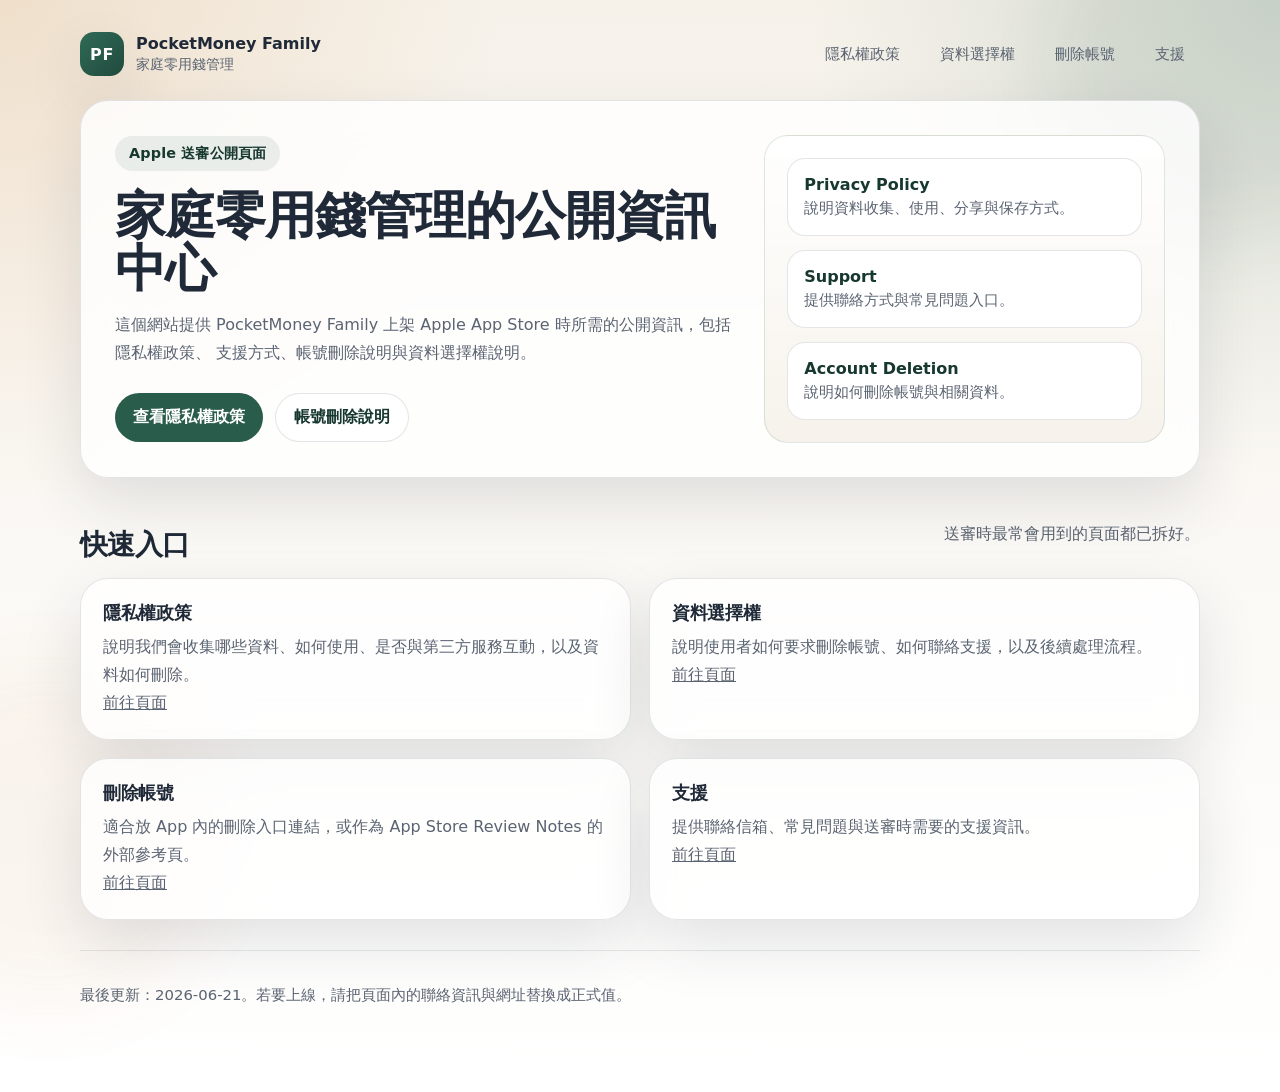
==== index.html @ 3ed55734 "Add static submission website" ====
<!doctype html>
<html lang="zh-Hant">
  <head>
    <meta charset="utf-8">
    <meta name="viewport" content="width=device-width, initial-scale=1">
    <title>PocketMoney Family</title>
    <meta name="description" content="PocketMoney Family 的公開資訊頁，包含隱私權政策、支援、帳號刪除與資料選擇權說明。">
    <link rel="stylesheet" href="assets/site.css">
  </head>
  <body>
    <div class="page">
      <div class="shell">
        <header class="topbar">
          <a class="brand" href="./" aria-label="PocketMoney Family 首頁">
            <div class="brand-mark">PF</div>
            <div class="brand-text">
              <strong>PocketMoney Family</strong>
              <span>家庭零用錢管理</span>
            </div>
          </a>
          <nav class="nav" aria-label="主要導覽">
            <a href="privacy/">隱私權政策</a>
            <a href="privacy-choices/">資料選擇權</a>
            <a href="delete-account/">刪除帳號</a>
            <a href="support/">支援</a>
          </nav>
        </header>

        <main>
          <section class="hero">
            <div class="hero-copy">
              <div class="eyebrow">Apple 送審公開頁面</div>
              <h1>家庭零用錢管理的公開資訊中心</h1>
              <p>
                這個網站提供 PocketMoney Family 上架 Apple App Store 時所需的公開資訊，包括隱私權政策、
                支援方式、帳號刪除說明與資料選擇權說明。
              </p>
              <div class="hero-actions">
                <a class="button primary" href="privacy/">查看隱私權政策</a>
                <a class="button secondary" href="delete-account/">帳號刪除說明</a>
              </div>
            </div>
            <div class="hero-panel" aria-label="網站內容摘要">
              <div class="stat">
                <strong>Privacy Policy</strong>
                <span>說明資料收集、使用、分享與保存方式。</span>
              </div>
              <div class="stat">
                <strong>Support</strong>
                <span>提供聯絡方式與常見問題入口。</span>
              </div>
              <div class="stat">
                <strong>Account Deletion</strong>
                <span>說明如何刪除帳號與相關資料。</span>
              </div>
            </div>
          </section>

          <section class="section">
            <div class="section-header">
              <h2>快速入口</h2>
              <p class="meta">送審時最常會用到的頁面都已拆好。</p>
            </div>
            <div class="grid two">
              <article class="card">
                <h3>隱私權政策</h3>
                <p>說明我們會收集哪些資料、如何使用、是否與第三方服務互動，以及資料如何刪除。</p>
                <p><a href="privacy/">前往頁面</a></p>
              </article>
              <article class="card">
                <h3>資料選擇權</h3>
                <p>說明使用者如何要求刪除帳號、如何聯絡支援，以及後續處理流程。</p>
                <p><a href="privacy-choices/">前往頁面</a></p>
              </article>
              <article class="card">
                <h3>刪除帳號</h3>
                <p>適合放 App 內的刪除入口連結，或作為 App Store Review Notes 的外部參考頁。</p>
                <p><a href="delete-account/">前往頁面</a></p>
              </article>
              <article class="card">
                <h3>支援</h3>
                <p>提供聯絡信箱、常見問題與送審時需要的支援資訊。</p>
                <p><a href="support/">前往頁面</a></p>
              </article>
            </div>
          </section>
        </main>

        <footer class="footer">
          <p>最後更新：2026-06-21。若要上線，請把頁面內的聯絡資訊與網址替換成正式值。</p>
        </footer>
      </div>
    </div>
  </body>
</html>
---- assets/site.css ----
:root {
  color-scheme: light;
  --bg: #f6f2ea;
  --bg-alt: #fffaf3;
  --surface: rgba(255, 255, 255, 0.82);
  --surface-strong: #ffffff;
  --text: #1f2937;
  --muted: #5b6472;
  --brand: #295c4b;
  --brand-strong: #17382f;
  --accent: #d08a3f;
  --border: rgba(31, 41, 55, 0.12);
  --shadow: 0 24px 60px rgba(31, 41, 55, 0.12);
  --radius-xl: 28px;
  --radius-lg: 20px;
  --radius-md: 14px;
  --max-width: 1120px;
  --font-body: Inter, "Noto Sans TC", "PingFang TC", "Microsoft JhengHei", system-ui, sans-serif;
  --font-display: "Avenir Next", "Inter", "Noto Sans TC", system-ui, sans-serif;
}

* {
  box-sizing: border-box;
}

html {
  scroll-behavior: smooth;
}

body {
  margin: 0;
  font-family: var(--font-body);
  color: var(--text);
  background:
    radial-gradient(circle at top left, rgba(208, 138, 63, 0.18), transparent 30%),
    radial-gradient(circle at top right, rgba(41, 92, 75, 0.16), transparent 28%),
    linear-gradient(180deg, var(--bg) 0%, #fff 100%);
}

a {
  color: inherit;
}

.page {
  position: relative;
  overflow: hidden;
}

.page::before,
.page::after {
  content: "";
  position: fixed;
  inset: auto;
  width: 22rem;
  height: 22rem;
  border-radius: 50%;
  filter: blur(36px);
  pointer-events: none;
  opacity: 0.45;
  z-index: 0;
}

.page::before {
  top: -7rem;
  right: -7rem;
  background: rgba(41, 92, 75, 0.16);
}

.page::after {
  bottom: -7rem;
  left: -8rem;
  background: rgba(208, 138, 63, 0.14);
}

.shell {
  position: relative;
  z-index: 1;
  width: min(100% - 32px, var(--max-width));
  margin: 0 auto;
  padding: 24px 0 72px;
}

.topbar {
  display: flex;
  align-items: center;
  justify-content: space-between;
  gap: 16px;
  padding: 8px 0 24px;
}

.brand {
  display: inline-flex;
  align-items: center;
  gap: 12px;
  text-decoration: none;
}

.brand-mark {
  width: 44px;
  height: 44px;
  border-radius: 14px;
  background:
    linear-gradient(135deg, #2f6a57 0%, #214a3d 100%);
  box-shadow: var(--shadow);
  display: grid;
  place-items: center;
  color: #fff;
  font-weight: 700;
  letter-spacing: 0.04em;
}

.brand-text strong {
  display: block;
  font-family: var(--font-display);
  font-size: 1rem;
}

.brand-text span {
  display: block;
  color: var(--muted);
  font-size: 0.88rem;
  margin-top: 2px;
}

.nav {
  display: flex;
  flex-wrap: wrap;
  justify-content: flex-end;
  gap: 10px;
}

.nav a {
  text-decoration: none;
  font-size: 0.95rem;
  padding: 10px 14px;
  border-radius: 999px;
  border: 1px solid transparent;
  color: var(--muted);
  transition: 160ms ease;
}

.nav a:hover,
.nav a[aria-current="page"] {
  background: rgba(255, 255, 255, 0.75);
  color: var(--brand-strong);
  border-color: var(--border);
}

.hero,
.panel,
.card,
.note {
  background: var(--surface);
  border: 1px solid var(--border);
  border-radius: var(--radius-xl);
  box-shadow: var(--shadow);
  backdrop-filter: blur(18px);
}

.hero {
  display: grid;
  gap: 26px;
  grid-template-columns: minmax(0, 1.4fr) minmax(300px, 0.9fr);
  padding: 34px;
  align-items: center;
}

.eyebrow {
  display: inline-flex;
  align-items: center;
  gap: 8px;
  padding: 8px 14px;
  border-radius: 999px;
  background: rgba(41, 92, 75, 0.09);
  color: var(--brand-strong);
  font-size: 0.9rem;
  font-weight: 600;
  letter-spacing: 0.01em;
}

.hero h1,
.section h2,
.card h3,
.note h3 {
  margin: 0;
  font-family: var(--font-display);
  letter-spacing: -0.02em;
}

.hero h1 {
  font-size: clamp(2.2rem, 4vw, 4.1rem);
  line-height: 1.04;
  margin-top: 18px;
}

.hero p,
.section p,
.card p,
.note p,
.meta,
li,
td,
th {
  color: var(--muted);
  line-height: 1.75;
}

.hero-copy {
  max-width: 62ch;
}

.hero-actions {
  display: flex;
  flex-wrap: wrap;
  gap: 12px;
  margin-top: 26px;
}

.button {
  display: inline-flex;
  align-items: center;
  justify-content: center;
  text-decoration: none;
  font-weight: 600;
  border-radius: 999px;
  padding: 13px 18px;
  transition: 160ms ease;
}

.button.primary {
  background: var(--brand);
  color: #fff;
}

.button.primary:hover {
  background: var(--brand-strong);
}

.button.secondary {
  background: rgba(255, 255, 255, 0.82);
  border: 1px solid var(--border);
  color: var(--brand-strong);
}

.button.secondary:hover {
  border-color: rgba(41, 92, 75, 0.3);
}

.hero-panel {
  display: grid;
  gap: 14px;
  padding: 22px;
  background: linear-gradient(180deg, rgba(255,255,255,0.92), rgba(246,242,234,0.95));
  border-radius: 24px;
  border: 1px solid rgba(41, 92, 75, 0.14);
}

.hero-panel .stat {
  padding: 16px;
  border-radius: 18px;
  background: var(--surface-strong);
  border: 1px solid var(--border);
}

.hero-panel .stat strong {
  display: block;
  font-size: 1rem;
  color: var(--brand-strong);
}

.hero-panel .stat span {
  display: block;
  margin-top: 4px;
  font-size: 0.95rem;
  color: var(--muted);
}

.grid {
  display: grid;
  gap: 18px;
}

.grid.two {
  grid-template-columns: repeat(2, minmax(0, 1fr));
}

.grid.three {
  grid-template-columns: repeat(3, minmax(0, 1fr));
}

.section {
  margin-top: 26px;
}

.section-header {
  display: flex;
  justify-content: space-between;
  align-items: end;
  gap: 16px;
  margin-bottom: 14px;
}

.section h2 {
  font-size: clamp(1.45rem, 2.2vw, 2rem);
}

.card,
.note {
  padding: 22px;
}

.card h3,
.note h3 {
  font-size: 1.1rem;
  margin-bottom: 8px;
}

.card p,
.note p {
  margin: 0;
}

.card ul,
.note ul {
  margin: 14px 0 0;
  padding-left: 20px;
}

.table-wrap {
  overflow-x: auto;
  border-radius: var(--radius-lg);
  border: 1px solid var(--border);
  background: rgba(255, 255, 255, 0.74);
}

table {
  width: 100%;
  border-collapse: collapse;
  min-width: 680px;
}

th,
td {
  text-align: left;
  vertical-align: top;
  padding: 14px 16px;
  border-bottom: 1px solid rgba(31, 41, 55, 0.08);
}

th {
  color: var(--brand-strong);
  font-size: 0.92rem;
  background: rgba(41, 92, 75, 0.04);
}

.list {
  display: grid;
  gap: 14px;
}

.list-item {
  padding: 18px 20px;
  border-radius: 18px;
  background: rgba(255, 255, 255, 0.76);
  border: 1px solid var(--border);
}

.list-item strong {
  display: block;
  color: var(--brand-strong);
  margin-bottom: 6px;
}

.footer {
  margin-top: 30px;
  padding-top: 20px;
  border-top: 1px solid rgba(31, 41, 55, 0.1);
  color: var(--muted);
  font-size: 0.93rem;
}

.footer a {
  color: var(--brand-strong);
}

@media (max-width: 920px) {
  .hero,
  .grid.two,
  .grid.three {
    grid-template-columns: 1fr;
  }

  .topbar,
  .section-header {
    align-items: start;
    flex-direction: column;
  }

  .nav {
    justify-content: flex-start;
  }
}

@media (max-width: 640px) {
  .shell {
    width: min(100% - 20px, var(--max-width));
    padding-top: 14px;
  }

  .hero,
  .card,
  .note {
    padding: 18px;
  }

  .hero h1 {
    font-size: 2rem;
  }
}
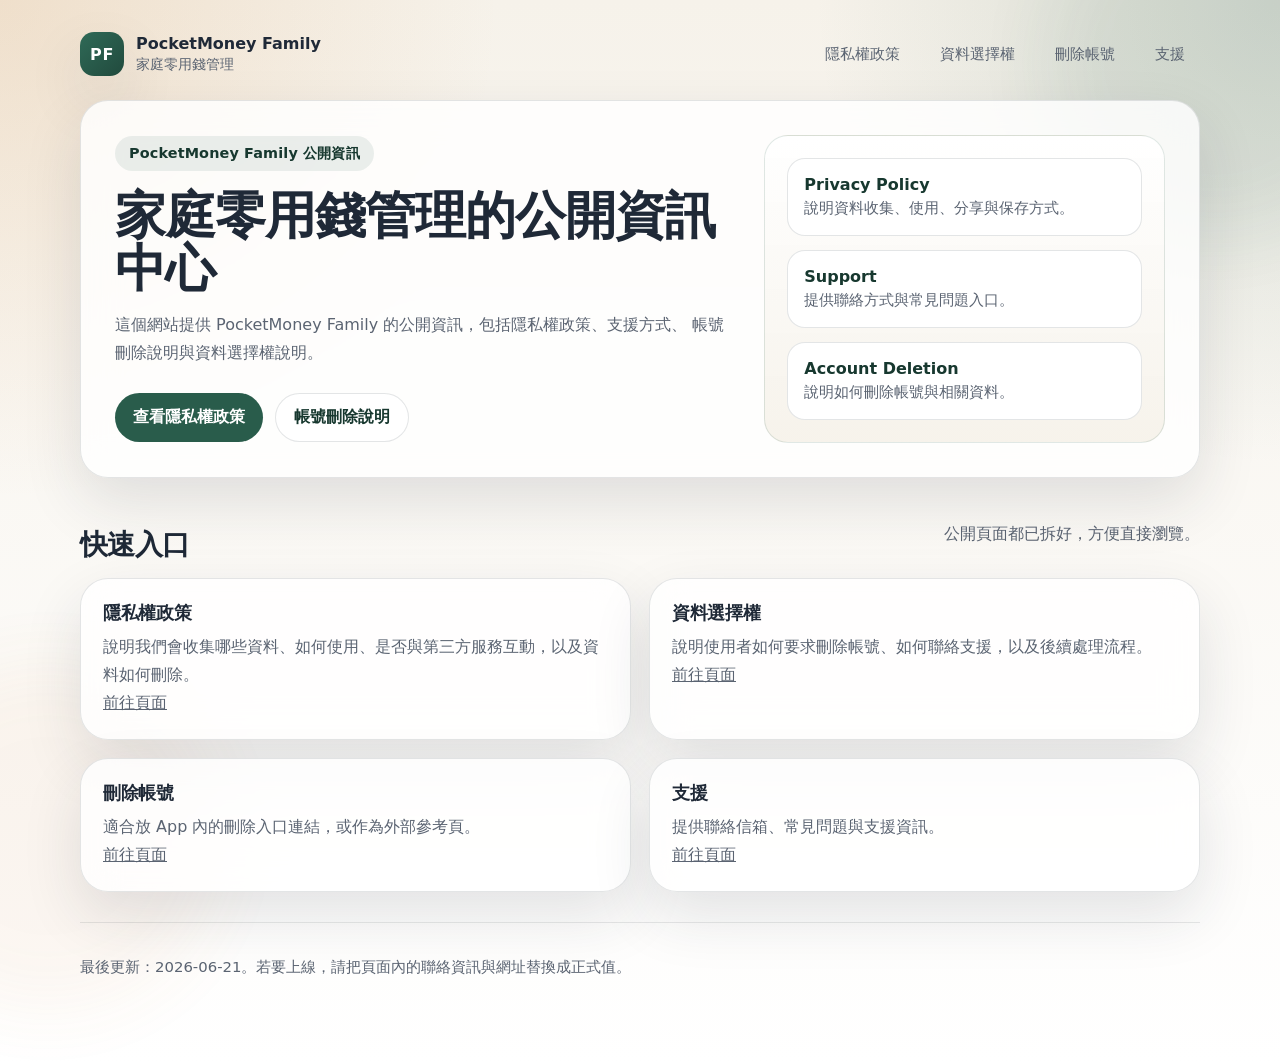
==== commit ab353ac4: "Remove submission wording from public site" ====
--- a/index.html
+++ b/index.html
@@ -29,11 +29,11 @@
         <main>
           <section class="hero">
             <div class="hero-copy">
-              <div class="eyebrow">Apple 送審公開頁面</div>
+              <div class="eyebrow">PocketMoney Family 公開資訊</div>
               <h1>家庭零用錢管理的公開資訊中心</h1>
               <p>
-                這個網站提供 PocketMoney Family 上架 Apple App Store 時所需的公開資訊，包括隱私權政策、
-                支援方式、帳號刪除說明與資料選擇權說明。
+                這個網站提供 PocketMoney Family 的公開資訊，包括隱私權政策、支援方式、
+                帳號刪除說明與資料選擇權說明。
               </p>
               <div class="hero-actions">
                 <a class="button primary" href="privacy/">查看隱私權政策</a>
@@ -59,7 +59,7 @@
           <section class="section">
             <div class="section-header">
               <h2>快速入口</h2>
-              <p class="meta">送審時最常會用到的頁面都已拆好。</p>
+              <p class="meta">公開頁面都已拆好，方便直接瀏覽。</p>
             </div>
             <div class="grid two">
               <article class="card">
@@ -74,12 +74,12 @@
               </article>
               <article class="card">
                 <h3>刪除帳號</h3>
-                <p>適合放 App 內的刪除入口連結，或作為 App Store Review Notes 的外部參考頁。</p>
+                <p>適合放 App 內的刪除入口連結，或作為外部參考頁。</p>
                 <p><a href="delete-account/">前往頁面</a></p>
               </article>
               <article class="card">
                 <h3>支援</h3>
-                <p>提供聯絡信箱、常見問題與送審時需要的支援資訊。</p>
+                <p>提供聯絡信箱、常見問題與支援資訊。</p>
                 <p><a href="support/">前往頁面</a></p>
               </article>
             </div>
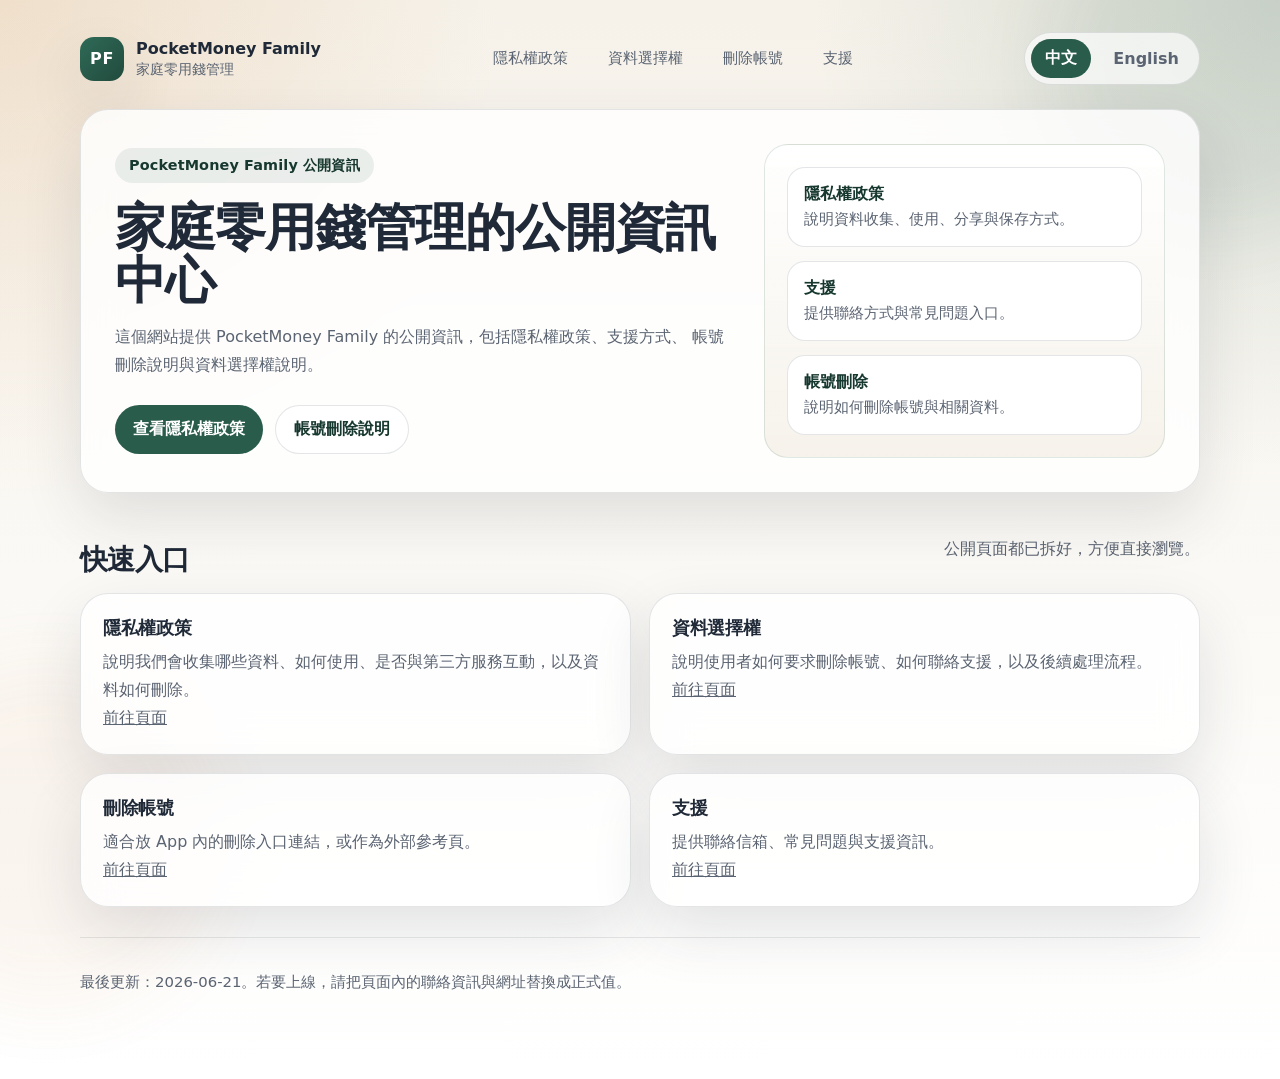
==== commit ef0264e6: "Add bilingual language switch to public site" ====
--- a/index.html
+++ b/index.html
@@ -5,7 +5,17 @@
     <meta name="viewport" content="width=device-width, initial-scale=1">
     <title>PocketMoney Family</title>
     <meta name="description" content="PocketMoney Family 的公開資訊頁，包含隱私權政策、支援、帳號刪除與資料選擇權說明。">
+    <script>
+      try {
+        const savedLanguage = localStorage.getItem("pocketmoneyfamily-language");
+        if (savedLanguage === "en" || savedLanguage === "zh") {
+          document.documentElement.dataset.lang = savedLanguage;
+          document.documentElement.lang = savedLanguage === "en" ? "en" : "zh-Hant";
+        }
+      } catch (_) {}
+    </script>
     <link rel="stylesheet" href="assets/site.css">
+    <script src="assets/site.js" defer></script>
   </head>
   <body>
     <div class="page">
@@ -15,79 +25,128 @@
             <div class="brand-mark">PF</div>
             <div class="brand-text">
               <strong>PocketMoney Family</strong>
-              <span>家庭零用錢管理</span>
+              <span data-lang-block="zh">家庭零用錢管理</span>
+              <span data-lang-block="en">Family allowance manager</span>
             </div>
           </a>
           <nav class="nav" aria-label="主要導覽">
-            <a href="privacy/">隱私權政策</a>
-            <a href="privacy-choices/">資料選擇權</a>
-            <a href="delete-account/">刪除帳號</a>
-            <a href="support/">支援</a>
+            <a href="privacy/" data-lang-block="zh">隱私權政策</a>
+            <a href="privacy-choices/" data-lang-block="zh">資料選擇權</a>
+            <a href="delete-account/" data-lang-block="zh">刪除帳號</a>
+            <a href="support/" data-lang-block="zh">支援</a>
+            <a href="privacy/" data-lang-block="en">Privacy Policy</a>
+            <a href="privacy-choices/" data-lang-block="en">Privacy Choices</a>
+            <a href="delete-account/" data-lang-block="en">Delete Account</a>
+            <a href="support/" data-lang-block="en">Support</a>
           </nav>
+          <div class="lang-toggle" role="group" aria-label="Language switch">
+            <button type="button" data-lang-switch="zh">中文</button>
+            <button type="button" data-lang-switch="en">English</button>
+          </div>
         </header>
 
         <main>
           <section class="hero">
             <div class="hero-copy">
-              <div class="eyebrow">PocketMoney Family 公開資訊</div>
-              <h1>家庭零用錢管理的公開資訊中心</h1>
-              <p>
+              <div class="eyebrow" data-lang-block="zh">PocketMoney Family 公開資訊</div>
+              <div class="eyebrow" data-lang-block="en">PocketMoney Family public information</div>
+              <h1 data-lang-block="zh">家庭零用錢管理的公開資訊中心</h1>
+              <h1 data-lang-block="en">Public information hub for PocketMoney Family</h1>
+              <p data-lang-block="zh">
                 這個網站提供 PocketMoney Family 的公開資訊，包括隱私權政策、支援方式、
                 帳號刪除說明與資料選擇權說明。
               </p>
-              <div class="hero-actions">
+              <p data-lang-block="en">
+                This site provides the public information for PocketMoney Family, including the privacy policy,
+                support details, account deletion instructions, and privacy choices.
+              </p>
+              <p class="language-note" data-lang-block="en">English view. Traditional Chinese is the primary language of this site.</p>
+              <div class="hero-actions" data-lang-block="zh">
                 <a class="button primary" href="privacy/">查看隱私權政策</a>
                 <a class="button secondary" href="delete-account/">帳號刪除說明</a>
               </div>
+              <div class="hero-actions" data-lang-block="en">
+                <a class="button primary" href="privacy/">View privacy policy</a>
+                <a class="button secondary" href="delete-account/">Delete account info</a>
+              </div>
             </div>
             <div class="hero-panel" aria-label="網站內容摘要">
-              <div class="stat">
-                <strong>Privacy Policy</strong>
+              <div class="stat" data-lang-block="zh">
+                <strong>隱私權政策</strong>
                 <span>說明資料收集、使用、分享與保存方式。</span>
               </div>
-              <div class="stat">
-                <strong>Support</strong>
+              <div class="stat" data-lang-block="en">
+                <strong>Privacy Policy</strong>
+                <span>Explains how data is collected, used, shared, and retained.</span>
+              </div>
+              <div class="stat" data-lang-block="zh">
+                <strong>支援</strong>
                 <span>提供聯絡方式與常見問題入口。</span>
               </div>
-              <div class="stat">
+              <div class="stat" data-lang-block="en">
+                <strong>Support</strong>
+                <span>Provides contact details and a simple FAQ entry point.</span>
+              </div>
+              <div class="stat" data-lang-block="zh">
+                <strong>帳號刪除</strong>
+                <span>說明如何刪除帳號與相關資料。</span>
+              </div>
+              <div class="stat" data-lang-block="en">
                 <strong>Account Deletion</strong>
-                <span>說明如何刪除帳號與相關資料。</span>
+                <span>Explains how to delete an account and related data.</span>
               </div>
             </div>
           </section>
 
           <section class="section">
-            <div class="section-header">
+            <div class="section-header" data-lang-block="zh">
               <h2>快速入口</h2>
               <p class="meta">公開頁面都已拆好，方便直接瀏覽。</p>
             </div>
+            <div class="section-header" data-lang-block="en">
+              <h2>Quick links</h2>
+              <p class="meta">The public pages are separated and ready to browse.</p>
+            </div>
             <div class="grid two">
               <article class="card">
-                <h3>隱私權政策</h3>
-                <p>說明我們會收集哪些資料、如何使用、是否與第三方服務互動，以及資料如何刪除。</p>
-                <p><a href="privacy/">前往頁面</a></p>
+                <h3 data-lang-block="zh">隱私權政策</h3>
+                <h3 data-lang-block="en">Privacy Policy</h3>
+                <p data-lang-block="zh">說明我們會收集哪些資料、如何使用、是否與第三方服務互動，以及資料如何刪除。</p>
+                <p data-lang-block="en">Explains what data we collect, how we use it, whether third-party services are involved, and how data is removed.</p>
+                <p data-lang-block="zh"><a href="privacy/">前往頁面</a></p>
+                <p data-lang-block="en"><a href="privacy/">Open page</a></p>
               </article>
               <article class="card">
-                <h3>資料選擇權</h3>
-                <p>說明使用者如何要求刪除帳號、如何聯絡支援，以及後續處理流程。</p>
-                <p><a href="privacy-choices/">前往頁面</a></p>
+                <h3 data-lang-block="zh">資料選擇權</h3>
+                <h3 data-lang-block="en">Privacy Choices</h3>
+                <p data-lang-block="zh">說明使用者如何要求刪除帳號、如何聯絡支援，以及後續處理流程。</p>
+                <p data-lang-block="en">Explains how users can request account deletion, contact support, and understand the next steps.</p>
+                <p data-lang-block="zh"><a href="privacy-choices/">前往頁面</a></p>
+                <p data-lang-block="en"><a href="privacy-choices/">Open page</a></p>
               </article>
               <article class="card">
-                <h3>刪除帳號</h3>
-                <p>適合放 App 內的刪除入口連結，或作為外部參考頁。</p>
-                <p><a href="delete-account/">前往頁面</a></p>
+                <h3 data-lang-block="zh">刪除帳號</h3>
+                <h3 data-lang-block="en">Delete Account</h3>
+                <p data-lang-block="zh">適合放 App 內的刪除入口連結，或作為外部參考頁。</p>
+                <p data-lang-block="en">Useful as the public destination for an in-app delete entry or a reference page.</p>
+                <p data-lang-block="zh"><a href="delete-account/">前往頁面</a></p>
+                <p data-lang-block="en"><a href="delete-account/">Open page</a></p>
               </article>
               <article class="card">
-                <h3>支援</h3>
-                <p>提供聯絡信箱、常見問題與支援資訊。</p>
-                <p><a href="support/">前往頁面</a></p>
+                <h3 data-lang-block="zh">支援</h3>
+                <h3 data-lang-block="en">Support</h3>
+                <p data-lang-block="zh">提供聯絡信箱、常見問題與支援資訊。</p>
+                <p data-lang-block="en">Provides the contact email, FAQs, and support information.</p>
+                <p data-lang-block="zh"><a href="support/">前往頁面</a></p>
+                <p data-lang-block="en"><a href="support/">Open page</a></p>
               </article>
             </div>
           </section>
         </main>
 
         <footer class="footer">
-          <p>最後更新：2026-06-21。若要上線，請把頁面內的聯絡資訊與網址替換成正式值。</p>
+          <p data-lang-block="zh">最後更新：2026-06-21。若要上線，請把頁面內的聯絡資訊與網址替換成正式值。</p>
+          <p data-lang-block="en">Last updated: 2026-06-21. Replace the contact details and URLs with your final values before publishing.</p>
         </footer>
       </div>
     </div>
--- a/assets/site.css
+++ b/assets/site.css
@@ -146,6 +146,55 @@
   border-color: var(--border);
 }
 
+.lang-toggle {
+  display: inline-flex;
+  align-items: center;
+  gap: 8px;
+  padding: 6px;
+  border-radius: 999px;
+  background: rgba(255, 255, 255, 0.68);
+  border: 1px solid var(--border);
+}
+
+.lang-toggle button {
+  appearance: none;
+  border: 0;
+  background: transparent;
+  color: var(--muted);
+  border-radius: 999px;
+  padding: 9px 14px;
+  font: inherit;
+  font-weight: 600;
+  cursor: pointer;
+  transition: 160ms ease;
+}
+
+.lang-toggle button[aria-pressed="true"] {
+  background: var(--brand);
+  color: #fff;
+}
+
+.lang-toggle button:hover {
+  color: var(--brand-strong);
+}
+
+html[data-lang="en"] [data-lang-block="zh"],
+html:not([data-lang]) [data-lang-block="en"],
+html[data-lang="zh"] [data-lang-block="en"] {
+  display: none;
+}
+
+html[data-lang="en"] [data-lang-block="en"] {
+  display: revert;
+}
+
+.language-note {
+  margin-top: 14px;
+  color: var(--brand-strong);
+  font-size: 0.95rem;
+  font-weight: 600;
+}
+
 .hero,
 .panel,
 .card,
@@ -399,6 +448,10 @@
   .nav {
     justify-content: flex-start;
   }
+
+  .lang-toggle {
+    align-self: flex-start;
+  }
 }
 
 @media (max-width: 640px) {
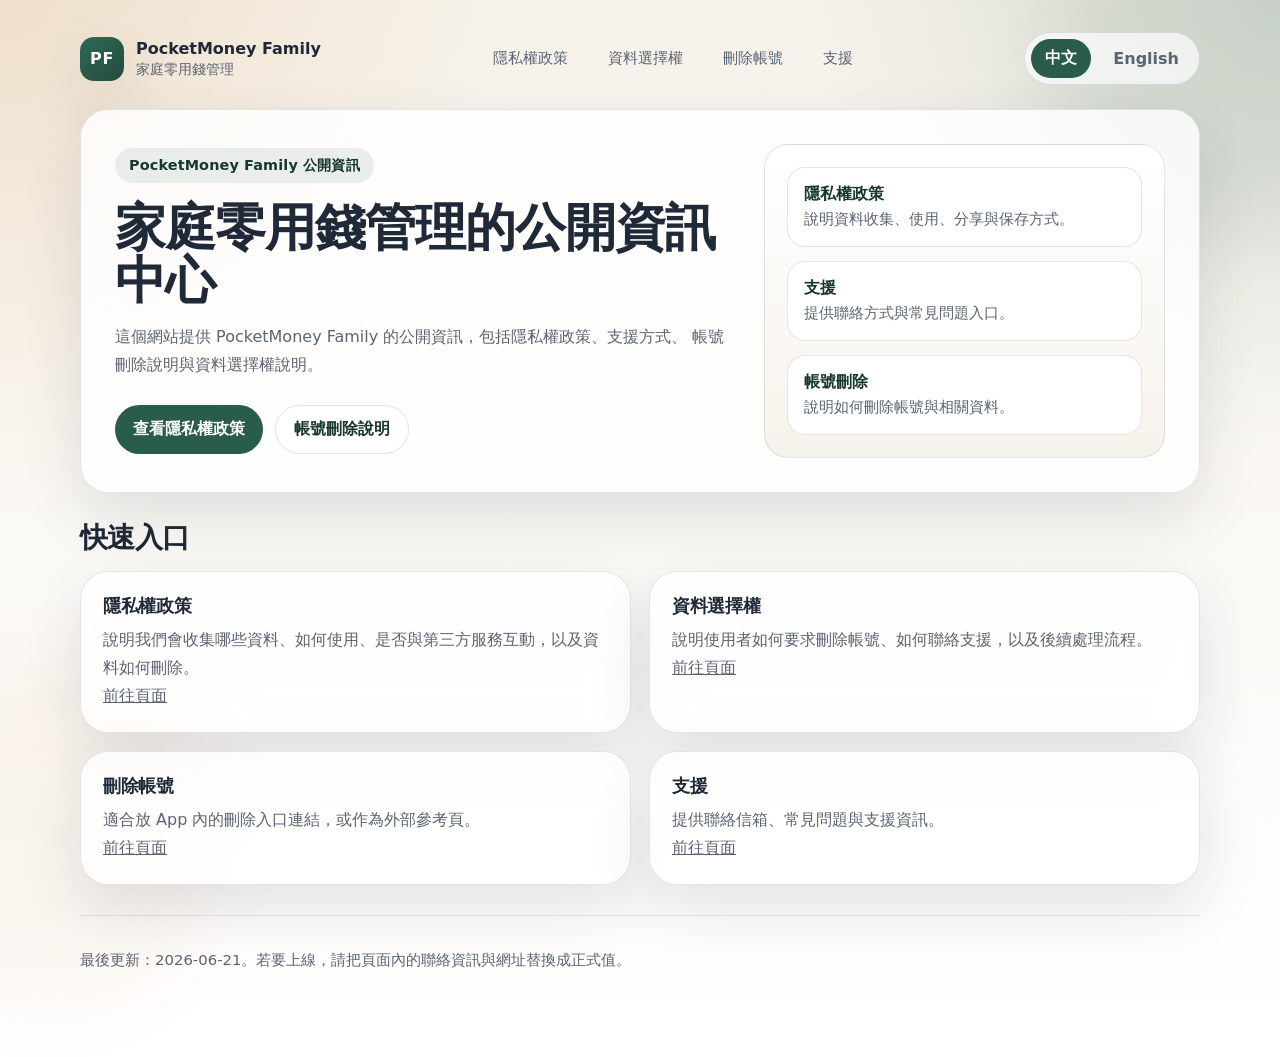
==== commit cf93ee8f: "Remove internal note from homepage" ====
--- a/index.html
+++ b/index.html
@@ -101,11 +101,9 @@
           <section class="section">
             <div class="section-header" data-lang-block="zh">
               <h2>快速入口</h2>
-              <p class="meta">公開頁面都已拆好，方便直接瀏覽。</p>
             </div>
             <div class="section-header" data-lang-block="en">
               <h2>Quick links</h2>
-              <p class="meta">The public pages are separated and ready to browse.</p>
             </div>
             <div class="grid two">
               <article class="card">
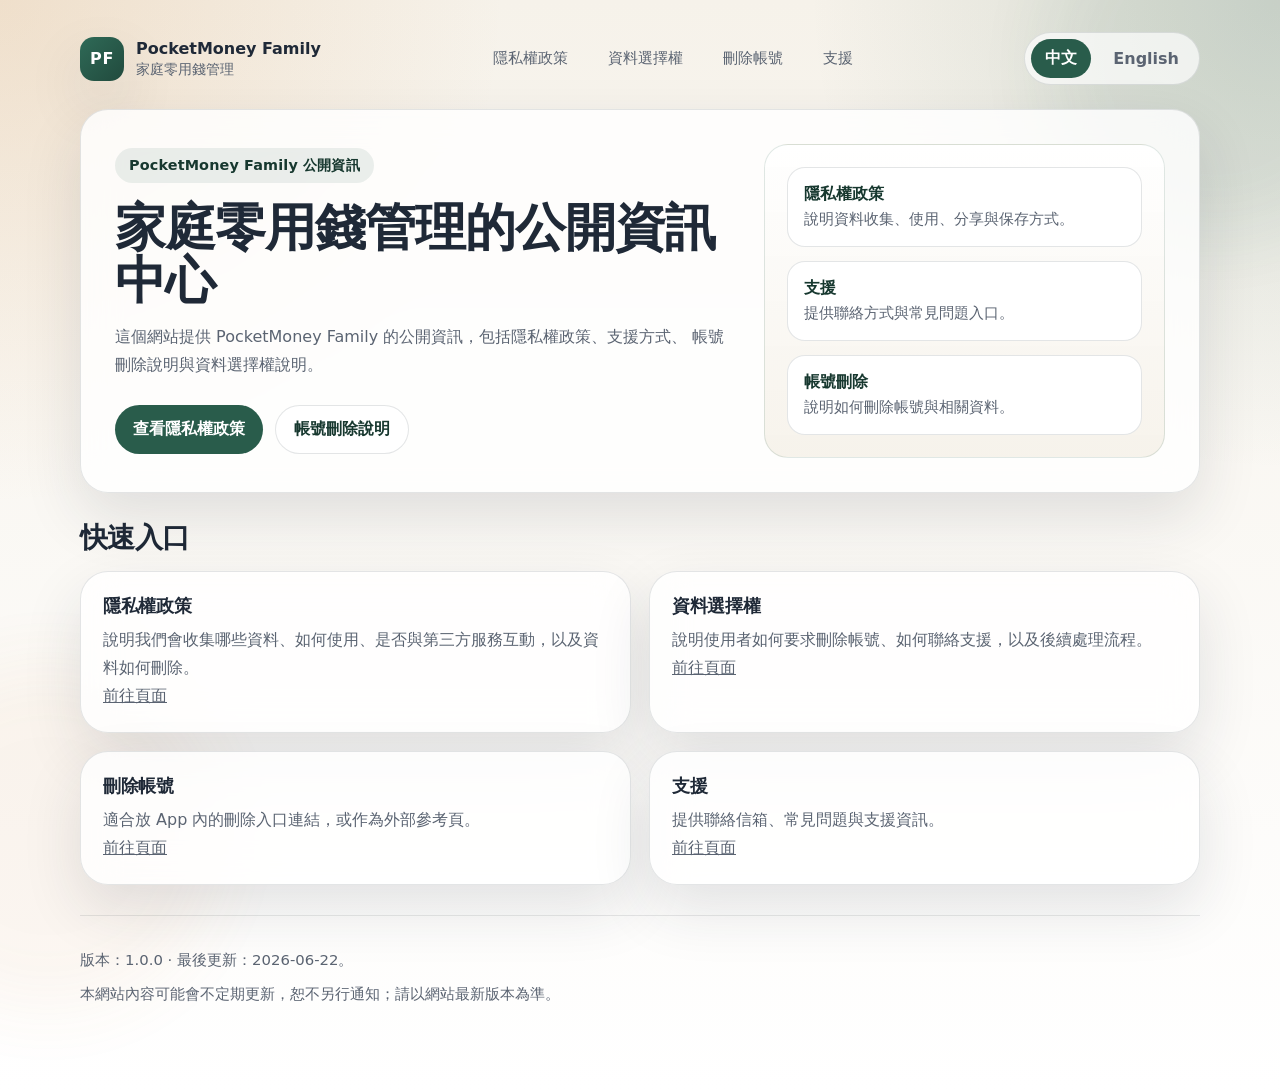
==== commit e9bc9167: "Add version notices to public pages" ====
--- a/index.html
+++ b/index.html
@@ -143,8 +143,10 @@
         </main>
 
         <footer class="footer">
-          <p data-lang-block="zh">最後更新：2026-06-21。若要上線，請把頁面內的聯絡資訊與網址替換成正式值。</p>
-          <p data-lang-block="en">Last updated: 2026-06-21. Replace the contact details and URLs with your final values before publishing.</p>
+          <p data-lang-block="zh">版本：1.0.0 · 最後更新：2026-06-22。</p>
+          <p data-lang-block="en">Version 1.0.0 · Last updated: 2026-06-22.</p>
+          <p data-lang-block="zh">本網站內容可能會不定期更新，恕不另行通知；請以網站最新版本為準。</p>
+          <p data-lang-block="en">This site may be updated from time to time without prior notice; please refer to the latest version on this site.</p>
         </footer>
       </div>
     </div>
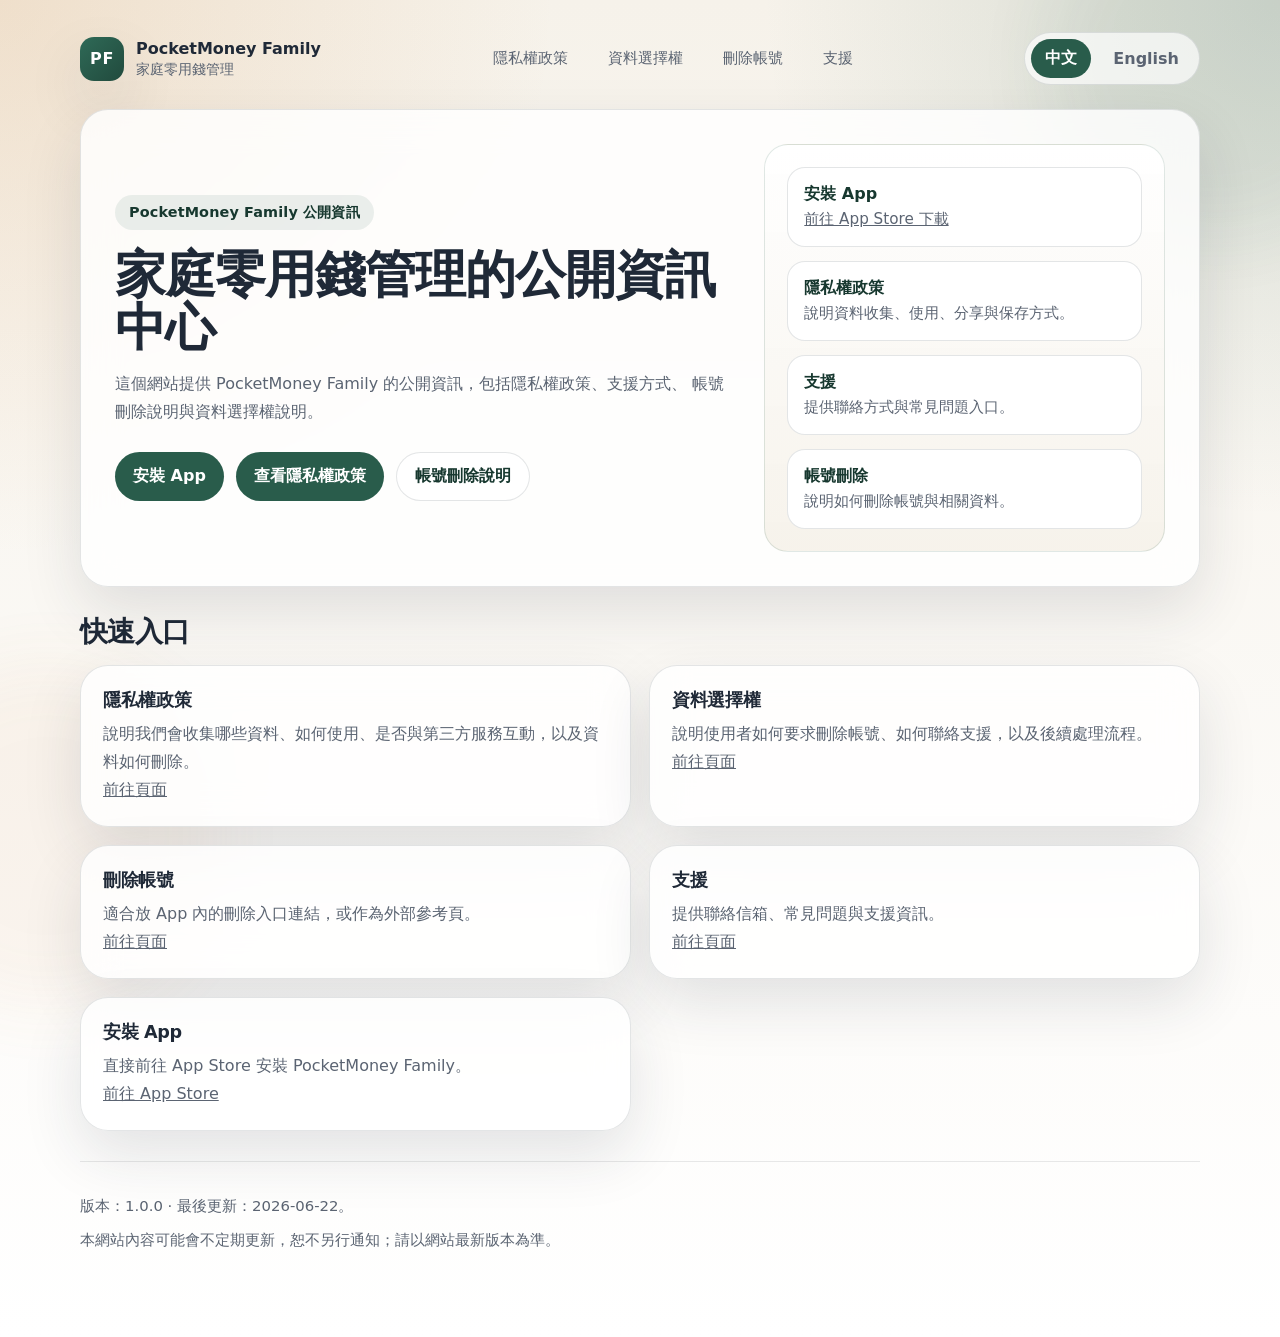
==== commit e17af46d: "Add App Store install links to website" ====
--- a/index.html
+++ b/index.html
@@ -62,15 +62,25 @@
               </p>
               <p class="language-note" data-lang-block="en">English view. Traditional Chinese is the primary language of this site.</p>
               <div class="hero-actions" data-lang-block="zh">
+                <a class="button primary" href="https://apps.apple.com/app/id6783416910">安裝 App</a>
                 <a class="button primary" href="privacy/">查看隱私權政策</a>
                 <a class="button secondary" href="delete-account/">帳號刪除說明</a>
               </div>
               <div class="hero-actions" data-lang-block="en">
+                <a class="button primary" href="https://apps.apple.com/app/id6783416910">Install app</a>
                 <a class="button primary" href="privacy/">View privacy policy</a>
                 <a class="button secondary" href="delete-account/">Delete account info</a>
               </div>
             </div>
             <div class="hero-panel" aria-label="網站內容摘要">
+              <div class="stat" data-lang-block="zh">
+                <strong>安裝 App</strong>
+                <span><a href="https://apps.apple.com/app/id6783416910">前往 App Store 下載</a></span>
+              </div>
+              <div class="stat" data-lang-block="en">
+                <strong>Install app</strong>
+                <span><a href="https://apps.apple.com/app/id6783416910">Go to the App Store</a></span>
+              </div>
               <div class="stat" data-lang-block="zh">
                 <strong>隱私權政策</strong>
                 <span>說明資料收集、使用、分享與保存方式。</span>
@@ -138,6 +148,14 @@
                 <p data-lang-block="zh"><a href="support/">前往頁面</a></p>
                 <p data-lang-block="en"><a href="support/">Open page</a></p>
               </article>
+              <article class="card">
+                <h3 data-lang-block="zh">安裝 App</h3>
+                <h3 data-lang-block="en">Install app</h3>
+                <p data-lang-block="zh">直接前往 App Store 安裝 PocketMoney Family。</p>
+                <p data-lang-block="en">Go straight to the App Store to install PocketMoney Family.</p>
+                <p data-lang-block="zh"><a href="https://apps.apple.com/app/id6783416910">前往 App Store</a></p>
+                <p data-lang-block="en"><a href="https://apps.apple.com/app/id6783416910">Open App Store</a></p>
+              </article>
             </div>
           </section>
         </main>
